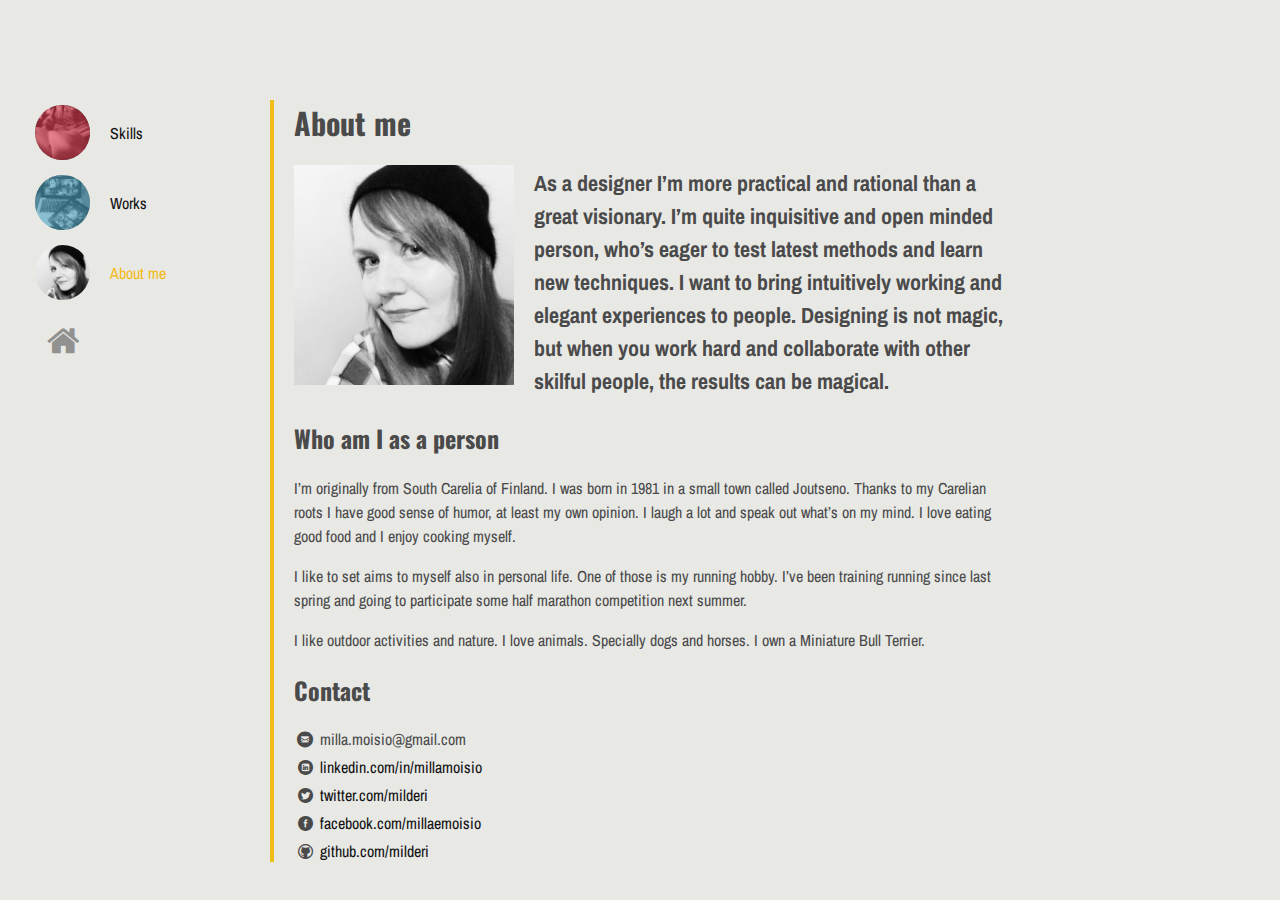
==== about.html @ 24d422b3 "update text" ====
<!DOCTYPE html>
<html lang="en">  
	<head> 
		<meta charset="utf-8">
		<meta name="viewport" content="width=device-width,initial-scale=1,minimal-ui">
		<link href='https://fonts.googleapis.com/css?family=Oswald:400,300|Archivo+Narrow:400,700,400italic,700italic' rel='stylesheet' type='text/css'>
		<link rel="stylesheet" href="css/style.css">
		<link rel="shortcut icon" href="img/favicon.ico">
		<title>About me - Milla Moisio - User Interface and Interaction Designer</title>
	</head> 
	<body>
		<header class="about">
			<nav>
				<ul>
					<li class="item skills">
						<a href="skills.html"><span> Skills </span></a>
					</li>
					<li class="item works">
						<a href="works.html"><span> Works </span></a>
					</li>
					<li class="item about active">
						<a href="about.html"><span> About me</span></a>
					</li>
					<li class="item home">
						<a class="icon-home" href="index.html"> <span> Home </span> </a>
					</li>
				</ul>	
			</nav>
		</header> 
		<article class="about">
			<h1>About me</h1>
			<img src="img/me-bw.png">
			<p class="lead">
					As a designer I’m more practical and rational than a great visionary. I’m quite inquisitive and open minded person, who’s eager to test latest methods and learn new techniques. I want to bring intuitively working and elegant experiences to people. Designing is not magic, but when you work hard and collaborate with other skilful people, the results can be magical.       
			</p>

			<h2>Who am I as a person</h2>
			<p>I’m originally from South Carelia of Finland. I was born in 1981 in a small town called Joutseno. Thanks to my Carelian roots I have good sense of humor, at least my own opinion. I laugh a lot and speak out what’s on my mind. I love eating good food and I enjoy cooking myself.
			</p>
			<p>I like to set aims to myself also in personal life. One of those is my running hobby. I’ve been training running since last spring and going to participate some half marathon competition next summer.
			</p>
			<p>I like outdoor activities and nature. I love animals. Specially dogs and horses. I own a Miniature Bull Terrier. 
			</p>

			<h2>Contact</h2>
			<ul>
				<li class="icon-mail-circled">
					milla.moisio@gmail.com
				</li>
				<li class="icon-linkedin-circled">
					<a href="https://www.linkedin.com/in/millamoisio">linkedin.com/in/millamoisio</a>
				</li>
				<li class="icon-twitter-circled">
					<a href="https://twitter.com/milderi">twitter.com/milderi</a>
				</li>
				<li class="icon-facebook-circled">
					<a href="https://www.facebook.com/millaemoisio">facebook.com/millaemoisio</a>
				</li>
				<li class="icon-github-circled-alt2">
					<a href="https://github.com/milderi">github.com/milderi</a>
				</li>
			</ul>
		</article>
	</body>
</html>
---- css/style.css ----
@font-face {
  font-family: 'fontello';
  src: url('../fonts/fontello.eot');
  src: url('../fonts/fontello.eot') format('embedded-opentype'),
       url('../fonts/fontello.woff') format('woff'),
       url('../fonts/fontello.ttf') format('truetype'),
       url('../fonts/fontello.svg') format('svg');
  font-weight: normal;
  font-style: normal;
}

html, body {
	margin: 0;
	padding: 0; 
}

body {
	font-family: 'Archivo Narrow', Helvetica, Arial, sans-serif;
	font-size: 100%;
	color: #4A4A4A;
	background-color: #E8E8E5;
}

p {
	font-size: 16px;
	line-height: 1.5;
}

p.lead {
	font-size: 18px;
	font-weight: 700;
}

a {
	text-decoration: none; 
	color: #111;
}

.skills a:hover {
	color: #E74055 ;
}

.works a:hover {
	color: #4DA5C4;
}

.about a:hover {
	color: #F2BC19;
}

h1, h2, h3 {
	font-family: 'Oswald', Helvetica, Arial, sans-serif;
	line-height: 1.5;
}

h1 {
	font-size: 30px;
}

h2 {
	font-size: 24px;
}

h3 {
	font-size: 18px;
}

ul {
	list-style: none;
	padding: 0; 
	margin-bottom: 20px;
}

li {
	margin-bottom: 6px;
}

article {
	margin: 145px 20px 30px;
	max-width: 720px;

}

/* icons */

[class^="icon-"]:before, [class*=" icon-"]:before {
  font-family: "fontello";
  font-style: normal;
  font-weight: normal;
  speak: none;
 
  display: inline-block;
  text-decoration: inherit;
  width: 1em;
  margin-right: .2em;
  text-align: center;
  /* opacity: .8; */
 
  /* For safety - reset parent styles, that can break glyph codes*/
  font-variant: normal;
  text-transform: none;
     
  /* fix buttons height, for twitter bootstrap */
  line-height: 1em;
 
  /* Animation center compensation - margins should be symmetric */
  /* remove if not needed */
  margin-left: .2em;
 }

.icon-twitter-circled:before { content: '\e800'; } /* '' */
.icon-github-circled-alt2:before { content: '\e801'; } /* '' */
.icon-facebook-circled:before { content: '\e802'; } /* '' */
.icon-linkedin-circled:before { content: '\e803'; } /* '' */
.icon-mail-circled:before { content: '\e804'; } /* '' */

/* header */

header {
	margin:0 20px;
	padding-top: 20px;
	display: block;
	border-bottom: solid 4px #666;
	position: fixed; 
	top: 0;
	z-index: 10;
	background-color: #E8E8E5;
	width: 100%;
}

header.skills {
	border-color: #E74055;
}

header.works {
	border-color: #4DA5C4;
}

header.about {
	border-color: #F2BC19;
}

/* navigation */ 
nav ul {
	display:table;
	margin:0;
}

nav ul li {
	margin: 10px;
	float:left;
	display:table-cell;
}

nav ul li:first-child {
	margin-left: 0;
}

.item a span {
	position: absolute;
	top: 10px;
	display: block;
	width: 55px;
  text-align: center;
  font-size: 14px;
}

.item, .item a {
	width: 55px;
	height: 55px; 
	border-radius: 50%;
	display: block;
	background-size: 100%;
}

.item.skills {
	background-image: url(../img/skills.png);
}

.item.skills a {
	background: rgba(231, 64, 85, 0.6)
}

.item.works  {
	background-image: url(../img/works.png);
}

.item.works a {
	background: rgba(77, 165, 196, 0.6)
}

.item.about  {
	background-image: url(../img/me-bw.png);
}

.item.about a {
	background: rgba(242, 188, 25, 0.6)
}

.item.skills a:hover, .item.skills.active a{
	background: transparent;
	color: #E74055;
}

.item.works a:hover, .item.works.active a {
	background: transparent;
	color: #4DA5C4;
}

.item.about a:hover, .item.about.active a {
	background: transparent;
	color: #F2BC19;
}

.item.home a.icon-home:before { 
	content: '\e805'; 
	font-size: 35px;
	margin-left: 10px;
	margin-top:8px;
	opacity: 0.4;
} 

.item.home a:hover.icon-home:before { 
	opacity: 1;
} 

.item.home a span {
	display: none;
}

/* frontpage  */

.frontpage {
	max-width: 1024px;
	text-align: center;
	margin: 0 auto;
}

.frontpage h1 {
	font-weight: 300;
	font-size: 24px; 
}

.frontpage h1 span {
	font-weight: 400;
	font-size: 42px;
	display: block; 
}

.frontpage nav ul {
	display: block;

}

.frontpage nav ul li {
	display:inline-block;
	float: none;
}

.frontpage .item, .frontpage .item a {
	width: 185px;
	height: 185px; 
	border-radius: 50%;
	display: block;
	background-size: 100%;
	color: #fff;
}

.frontpage .item {
	margin: 30px auto;
}

.frontpage .item a span {
	position: relative;
	display: inline-block;
	margin-top: 130px;
	font-size: 24px;
	width: 185px;

}

/* about */ 

.timeline-item {
	line-height: 1.5;

}

.timeline-item span {
	font-family: 'Oswald', Helvetica, Arial, sans-serif;
	display: block;
	margin: 10px 0;
}

.about img {
	max-width: 350px;
	height: auto;
}

@media all and (min-width: 700px) {
	header {
		margin:0 20px;
		padding-top: 90px;
		display: block;
		border-bottom: none;
		position: fixed; 
		top: 0;
		left: 0;
		z-index: 10;
		background-color: #E8E8E5;
		width: 200px;
		height: 100%;
	}
	nav ul {
		display:block;
		margin:0;
	}

	nav ul li {
		margin: 15px;
		float:none;
		clear: both;
	}

	nav ul li:first-child {
		margin-left: 15px;
	}

	.item a span {
		position: relative;
		top: 17px;
		left: 75px;
		display: block;
		width: 100px;
  	text-align: left;
  	font-size: 16px;
	}	

	p.lead {
		font-size: 22px;
	}

	article {
		margin: 100px 20px 30px 270px;
		padding: 0 20px;
		border-left: 4px solid #333;
	}

	article.skills {
		border-color: #E74055;
	}
	article.works {
		border-color: #4DA5C4;
	}
	article.about {
		border-color: #F2BC19;
	}

	.about img {
		max-width: 220px;
		height: auto;
		float:left;
		margin-right: 20px;
	}

	.frontpage {
		margin-top: 100px;
	}

	.frontpage h1 {
		font-size: 32px; 
	}

	.frontpage h1 span {
		font-size: 54px;
	}

	.frontpage .item, .frontpage .item a {
		width: 230px;
		height: 230px;
	}

	.frontpage .item {
		display:inline-block;
		margin: 30px;
	} 

	.frontpage .item a span {
		text-align: center;
		left: 0;
		top: 0;
		margin-top: 160px;
	}

}
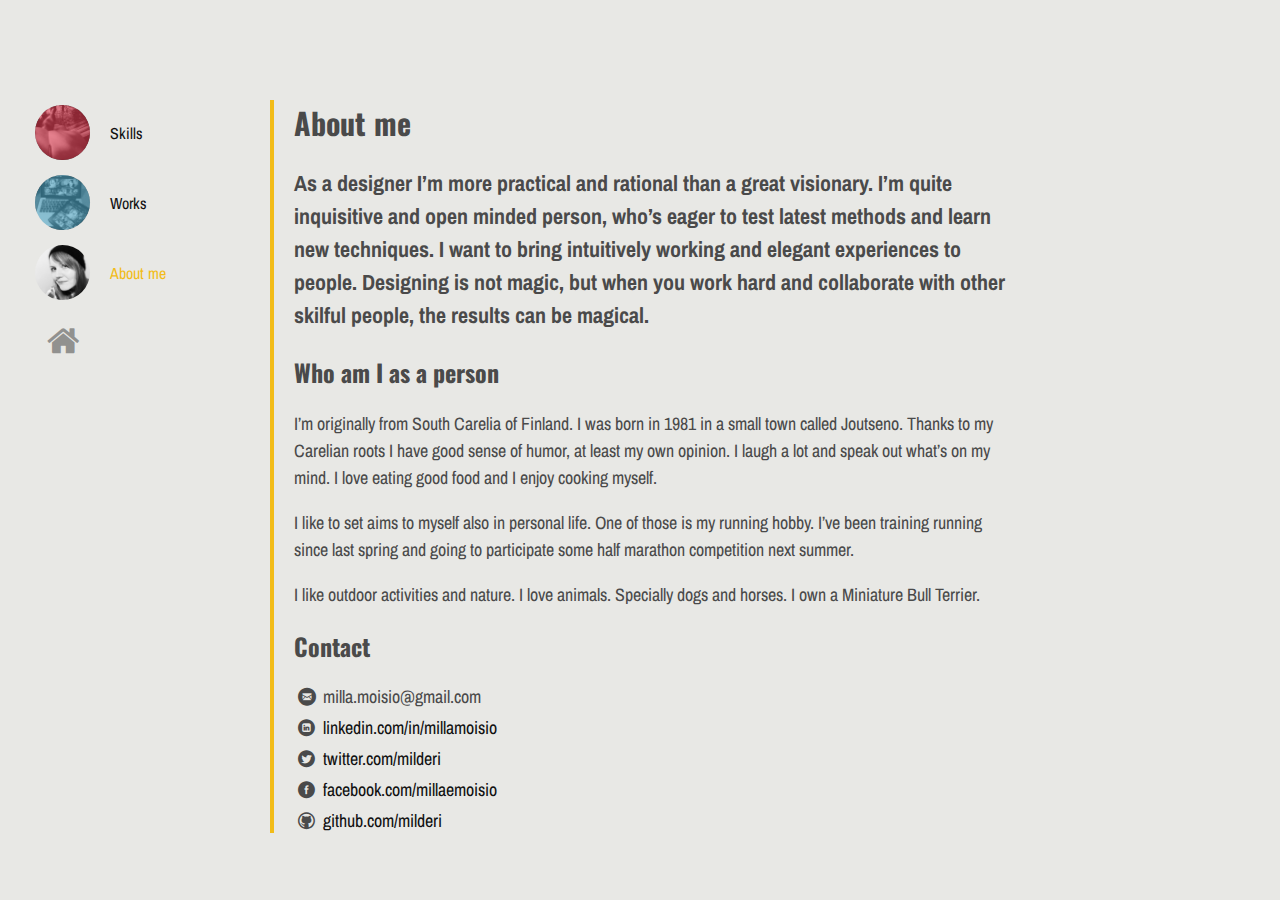
==== commit e2b1fb3f: "remove image" ====
--- a/about.html
+++ b/about.html
@@ -29,7 +29,6 @@
 		</header> 
 		<article class="about">
 			<h1>About me</h1>
-			<img src="img/me-bw.png">
 			<p class="lead">
 					As a designer I’m more practical and rational than a great visionary. I’m quite inquisitive and open minded person, who’s eager to test latest methods and learn new techniques. I want to bring intuitively working and elegant experiences to people. Designing is not magic, but when you work hard and collaborate with other skilful people, the results can be magical.        --- a/css/style.css
+++ b/css/style.css
@@ -117,7 +117,6 @@
 /* header */
 
 header {
-	margin:0 20px;
 	padding-top: 20px;
 	display: block;
 	border-bottom: solid 4px #666;
@@ -143,7 +142,7 @@
 /* navigation */ 
 nav ul {
 	display:table;
-	margin:0;
+	margin:0 20px;
 }
 
 nav ul li {
@@ -293,7 +292,7 @@
 }
 
 .about img {
-	max-width: 350px;
+	max-width: 320px;
 	height: auto;
 }
 
@@ -336,6 +335,10 @@
   	font-size: 16px;
 	}	
 
+	p, li, a {
+		font-size: 18px;
+	}
+
 	p.lead {
 		font-size: 22px;
 	}
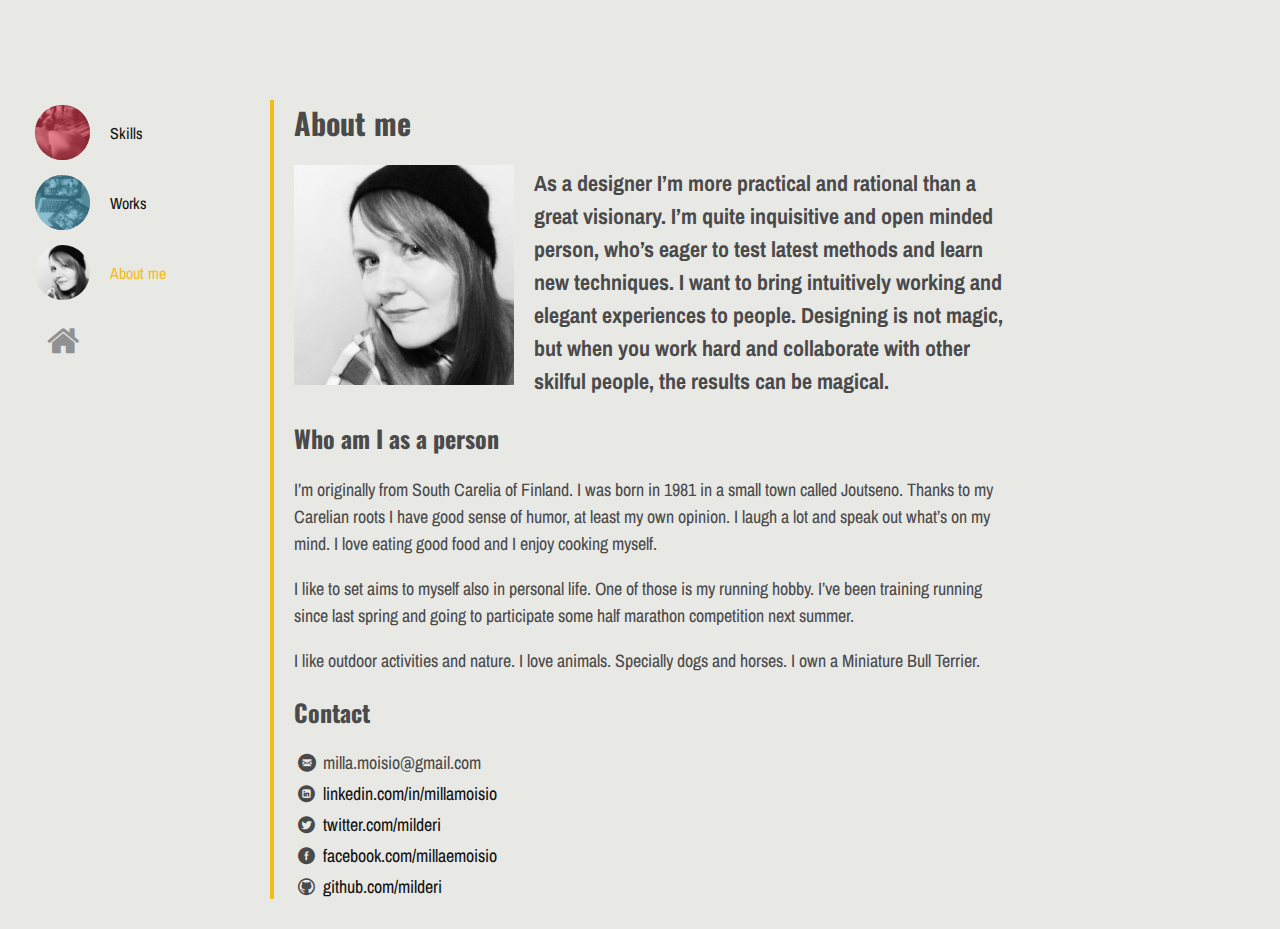
==== commit 18acd3cd: "add image" ====
--- a/about.html
+++ b/about.html
@@ -29,6 +29,7 @@
 		</header> 
 		<article class="about">
 			<h1>About me</h1>
+			<img src="img/me-bw.png">
 			<p class="lead">
 					As a designer I’m more practical and rational than a great visionary. I’m quite inquisitive and open minded person, who’s eager to test latest methods and learn new techniques. I want to bring intuitively working and elegant experiences to people. Designing is not magic, but when you work hard and collaborate with other skilful people, the results can be magical.        --- a/css/style.css
+++ b/css/style.css
@@ -146,7 +146,7 @@
 }
 
 nav ul li {
-	margin: 10px;
+	margin: 10px 8px;
 	float:left;
 	display:table-cell;
 }
@@ -292,7 +292,7 @@
 }
 
 .about img {
-	max-width: 320px;
+	max-width: 100%;
 	height: auto;
 }
 
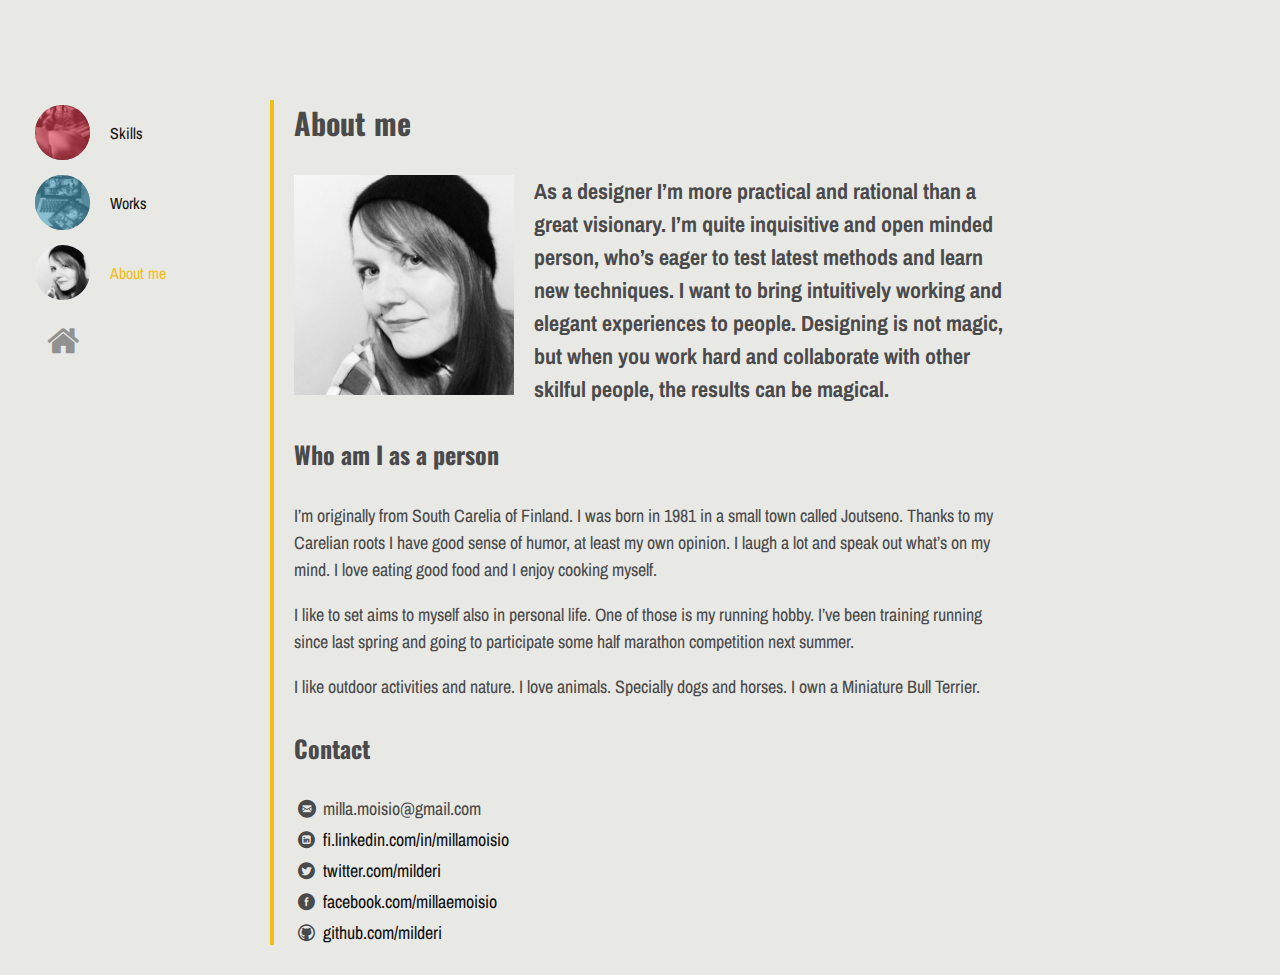
==== commit 6fdbb1d2: "add more links" ====
--- a/about.html
+++ b/about.html
@@ -50,7 +50,7 @@
 					milla.moisio@gmail.com
 				</li>
 				<li class="icon-linkedin-circled">
-					<a href="https://www.linkedin.com/in/millamoisio">linkedin.com/in/millamoisio</a>
+					<a href="https://fi.linkedin.com/in/millamoisio">fi.linkedin.com/in/millamoisio</a>
 				</li>
 				<li class="icon-twitter-circled">
 					<a href="https://twitter.com/milderi">twitter.com/milderi</a>
--- a/css/style.css
+++ b/css/style.css
@@ -22,12 +22,12 @@
 }
 
 p {
-	font-size: 16px;
+	font-size: 18px;
 	line-height: 1.5;
 }
 
 p.lead {
-	font-size: 18px;
+	font-size: 20px;
 	font-weight: 700;
 }
 
@@ -51,6 +51,7 @@
 h1, h2, h3 {
 	font-family: 'Oswald', Helvetica, Arial, sans-serif;
 	line-height: 1.5;
+	margin: 30px 0;
 }
 
 h1 {
@@ -73,6 +74,7 @@
 
 li {
 	margin-bottom: 6px;
+	font-size: 18px;
 }
 
 article {
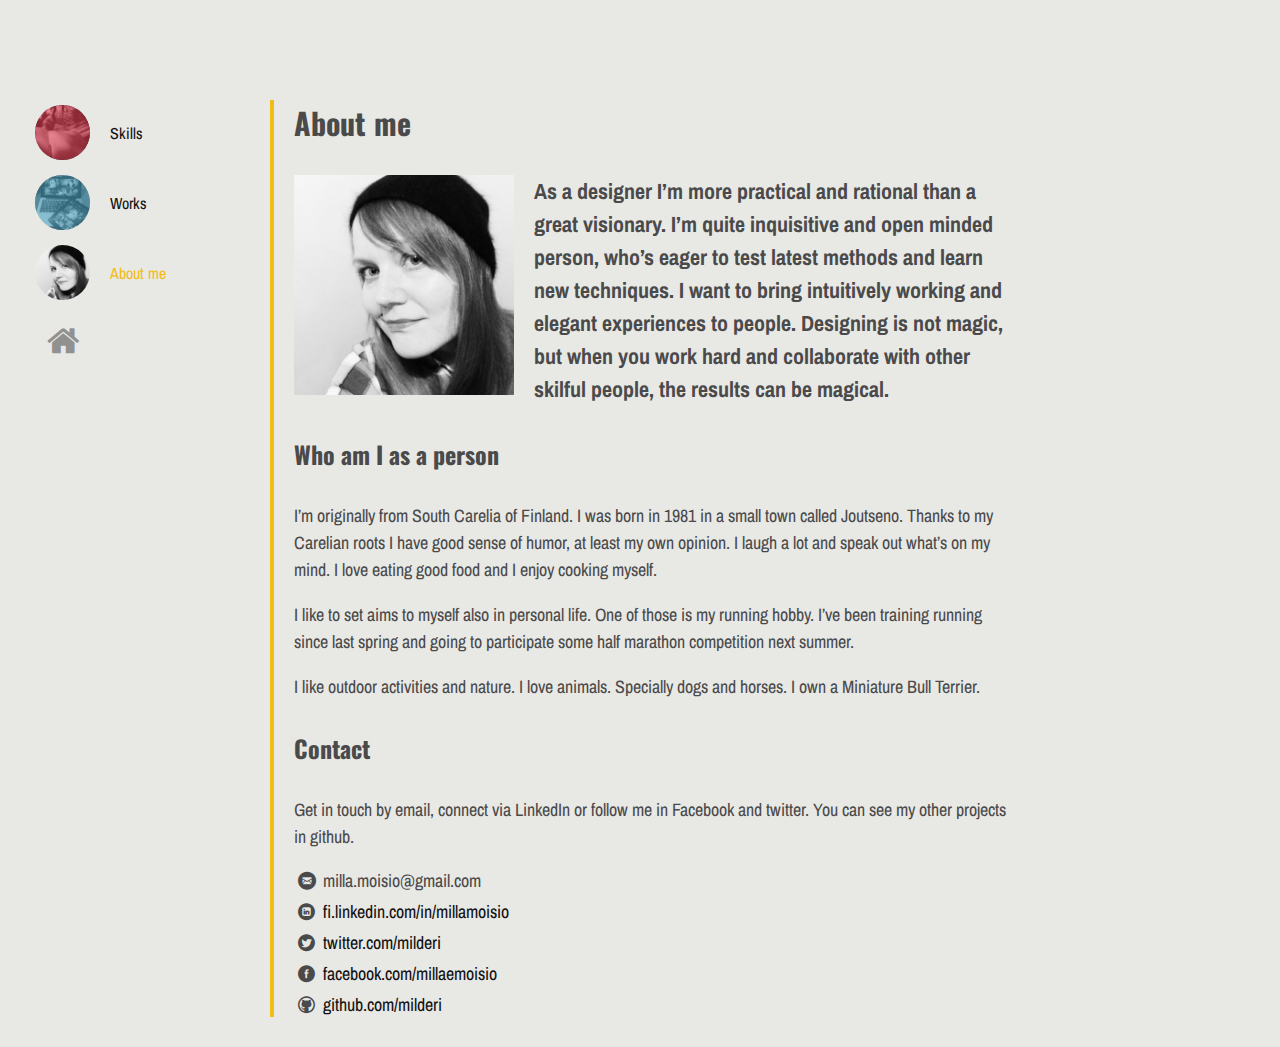
==== commit ab3acc50: "add text to skills" ====
--- a/about.html
+++ b/about.html
@@ -45,6 +45,7 @@
 			</p>
 
 			<h2>Contact</h2>
+			<p>Get in touch by email, connect via LinkedIn or follow me in Facebook and twitter. You can see my other projects in github.</p>
 			<ul>
 				<li class="icon-mail-circled">
 					milla.moisio@gmail.com
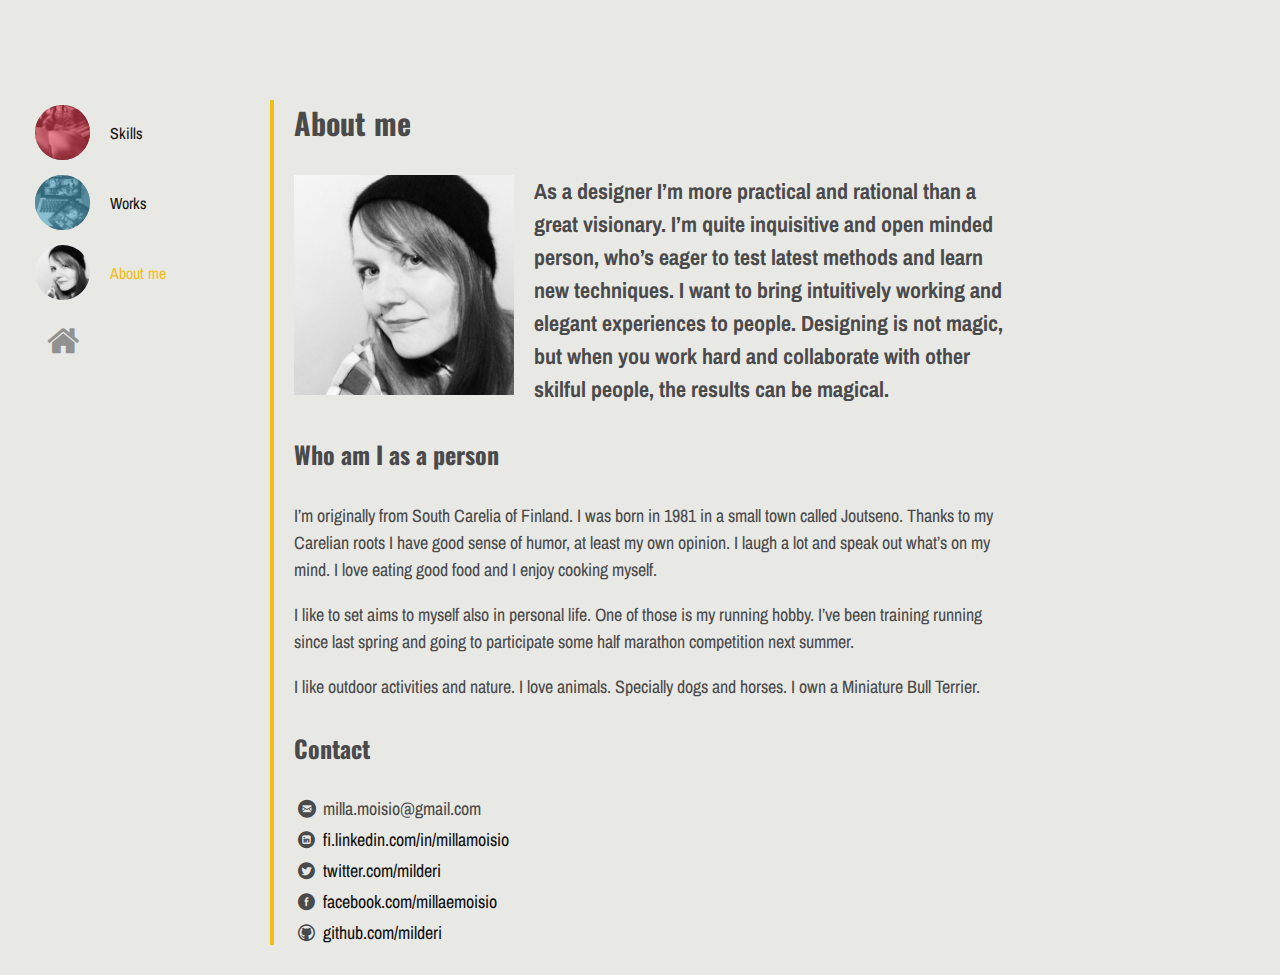
==== commit 8ad88382: "remove text from about" ====
--- a/about.html
+++ b/about.html
@@ -45,7 +45,6 @@
 			</p>
 
 			<h2>Contact</h2>
-			<p>Get in touch by email, connect via LinkedIn or follow me in Facebook and twitter. You can see my other projects in github.</p>
 			<ul>
 				<li class="icon-mail-circled">
 					milla.moisio@gmail.com
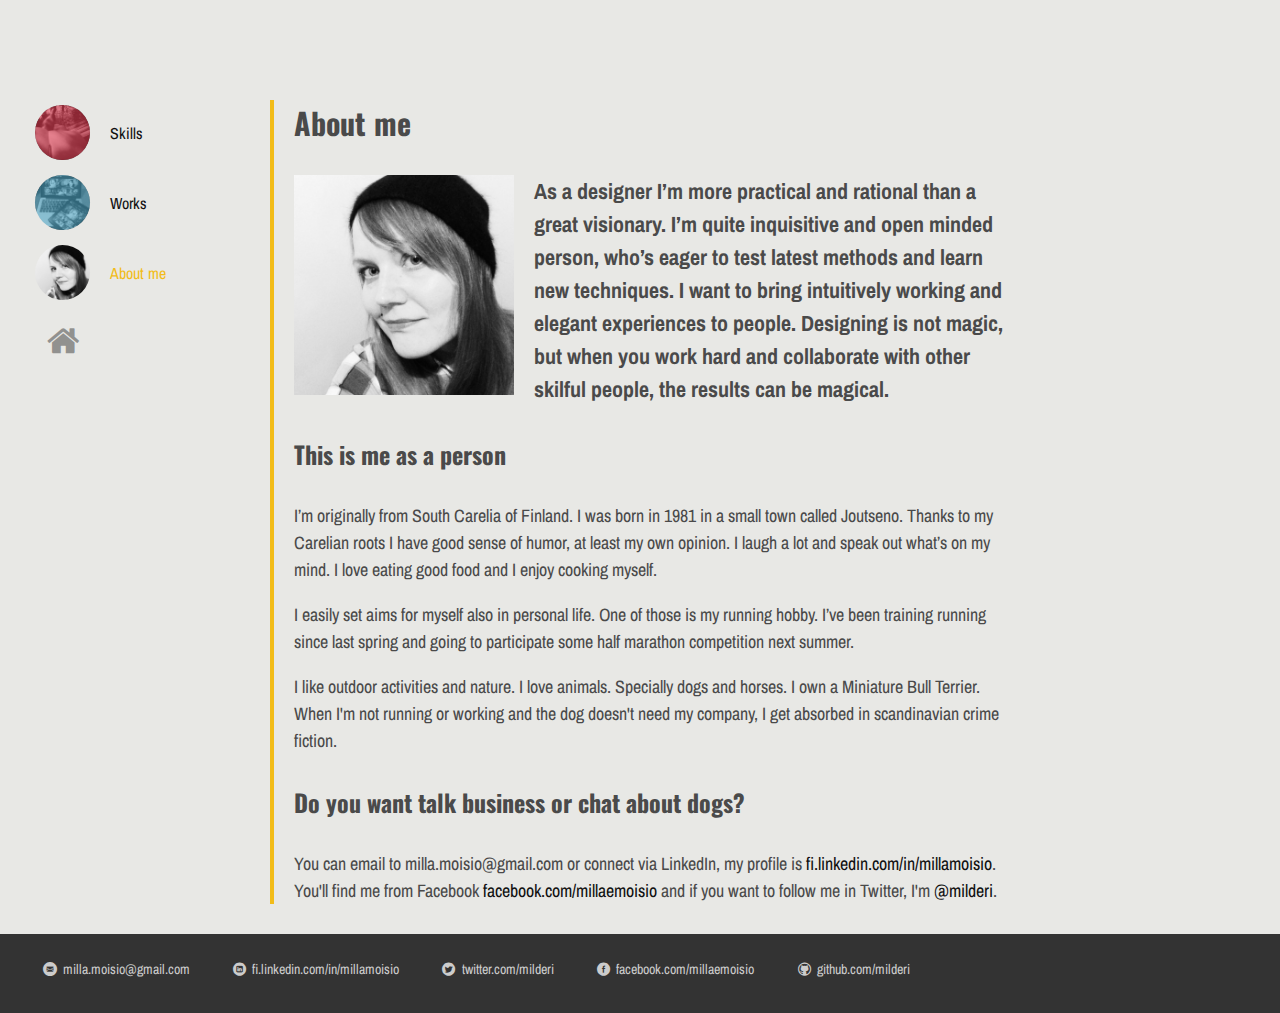
==== commit 43abf94d: "add footer and modify texts" ====
--- a/about.html
+++ b/about.html
@@ -36,15 +36,20 @@
 
 			</p>
 
-			<h2>Who am I as a person</h2>
-			<p>I’m originally from South Carelia of Finland. I was born in 1981 in a small town called Joutseno. Thanks to my Carelian roots I have good sense of humor, at least my own opinion. I laugh a lot and speak out what’s on my mind. I love eating good food and I enjoy cooking myself.
+			<h2>This is me as a person</h2>
+			<p>I’m originally from South Carelia of Finland. I was born in 1981 in a small town called Joutseno. Thanks to my Carelian roots I have good sense of humor, at least my own opinion. I laugh a lot and speak out what’s on my mind. I love eating good food and I enjoy cooking myself. 
 			</p>
-			<p>I like to set aims to myself also in personal life. One of those is my running hobby. I’ve been training running since last spring and going to participate some half marathon competition next summer.
+			<p>I easily set aims for myself also in personal life. One of those is my running hobby. I’ve been training running since last spring and going to participate some half marathon competition next summer.
 			</p>
-			<p>I like outdoor activities and nature. I love animals. Specially dogs and horses. I own a Miniature Bull Terrier. 
+			<p>I like outdoor activities and nature. I love animals. Specially dogs and horses. I own a Miniature Bull Terrier. When I'm not running or working and the dog doesn't need my company, I get absorbed in scandinavian crime fiction. 
 			</p>
 
-			<h2>Contact</h2>
+			<h2>Do you want talk business or chat about dogs?</h2>
+			<p>You can email to milla.moisio@gmail.com or connect via LinkedIn, my profile is <a href="https://fi.linkedin.com/in/millamoisio">fi.linkedin.com/in/millamoisio</a>.
+			You'll find me from Facebook <a href="https://www.facebook.com/millaemoisio">facebook.com/millaemoisio</a> and if you want to follow me in Twitter, I'm <a href="https://twitter.com/milderi">@milderi</a>.
+		</article>
+		<footer>
+			<h2>Contact</h2> 
 			<ul>
 				<li class="icon-mail-circled">
 					milla.moisio@gmail.com
@@ -62,6 +67,6 @@
 					<a href="https://github.com/milderi">github.com/milderi</a>
 				</li>
 			</ul>
-		</article>
+		</footer>
 	</body>
 </html>--- a/css/style.css
+++ b/css/style.css
@@ -229,6 +229,28 @@
 	display: none;
 }
 
+footer {
+	background-color: #333;
+	z-index: 10;
+	position: relative;
+	bottom: 0;
+	padding: 20px;
+	display: block;
+}
+
+footer ul {
+	display: block;
+	margin-bottom: 0;
+}
+
+footer ul li, footer ul li a {
+	color:#ccc;
+}
+
+footer h2 {
+	display: none;
+}
+
 /* frontpage  */
 
 .frontpage {
@@ -368,6 +390,23 @@
 		margin-right: 20px;
 	}
 
+	footer {
+		padding: 10px 40px;
+	}
+
+	footer ul {
+		display: inline-block;
+	}
+
+	footer ul li {
+		float: left;
+		margin: 0 40px 20px 0;
+	}
+
+	footer ul li, footer ul li a {
+		font-size: 14px;
+	}
+
 	.frontpage {
 		margin-top: 100px;
 	}
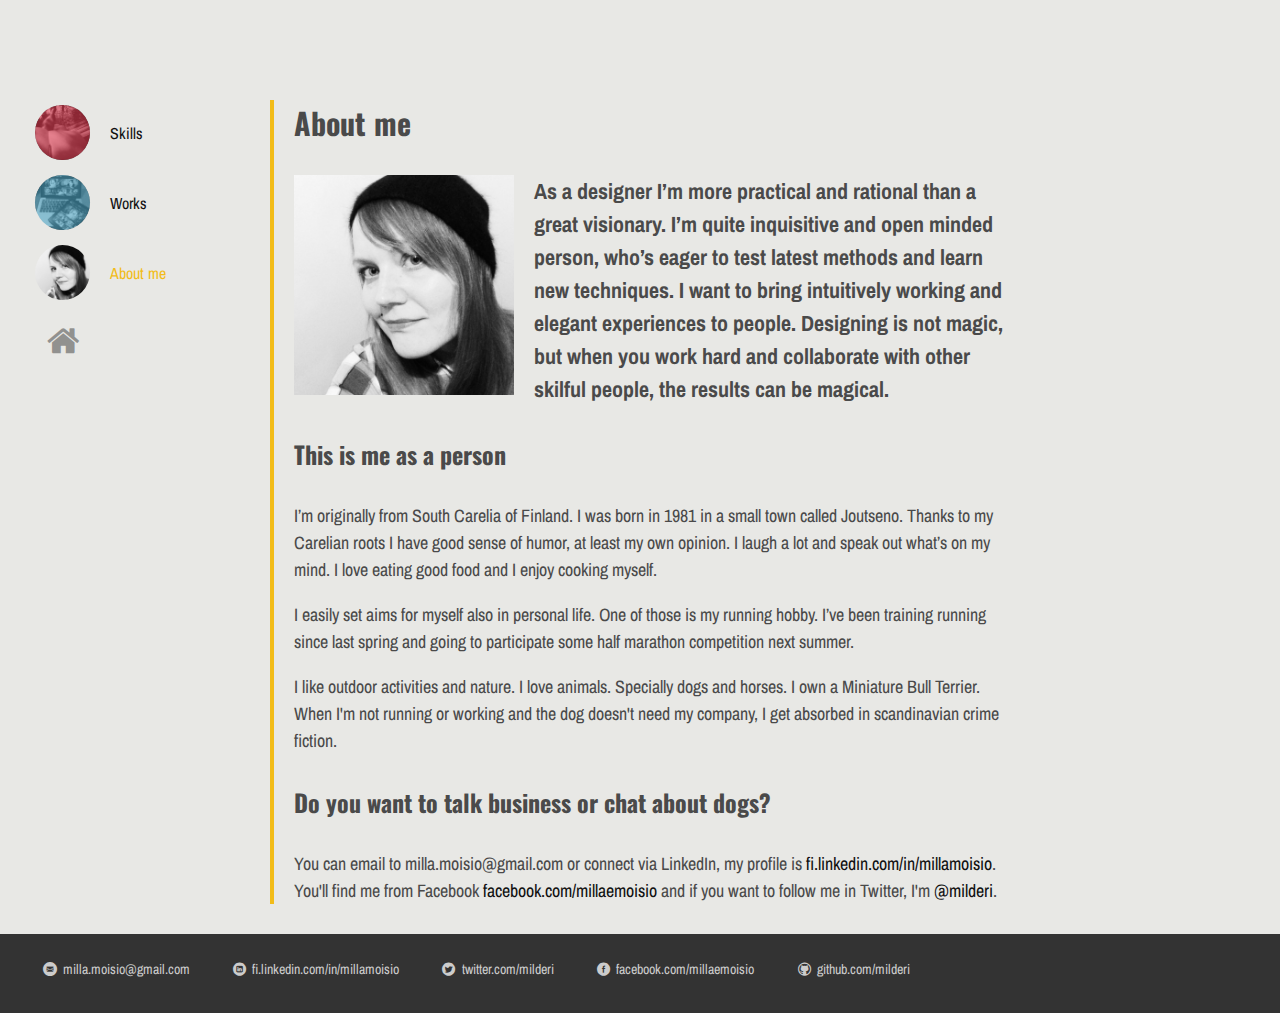
==== commit 7da70b43: "correct text" ====
--- a/about.html
+++ b/about.html
@@ -44,7 +44,7 @@
 			<p>I like outdoor activities and nature. I love animals. Specially dogs and horses. I own a Miniature Bull Terrier. When I'm not running or working and the dog doesn't need my company, I get absorbed in scandinavian crime fiction. 
 			</p>
 
-			<h2>Do you want talk business or chat about dogs?</h2>
+			<h2>Do you want to talk business or chat about dogs?</h2>
 			<p>You can email to milla.moisio@gmail.com or connect via LinkedIn, my profile is <a href="https://fi.linkedin.com/in/millamoisio">fi.linkedin.com/in/millamoisio</a>.
 			You'll find me from Facebook <a href="https://www.facebook.com/millaemoisio">facebook.com/millaemoisio</a> and if you want to follow me in Twitter, I'm <a href="https://twitter.com/milderi">@milderi</a>.
 		</article>
